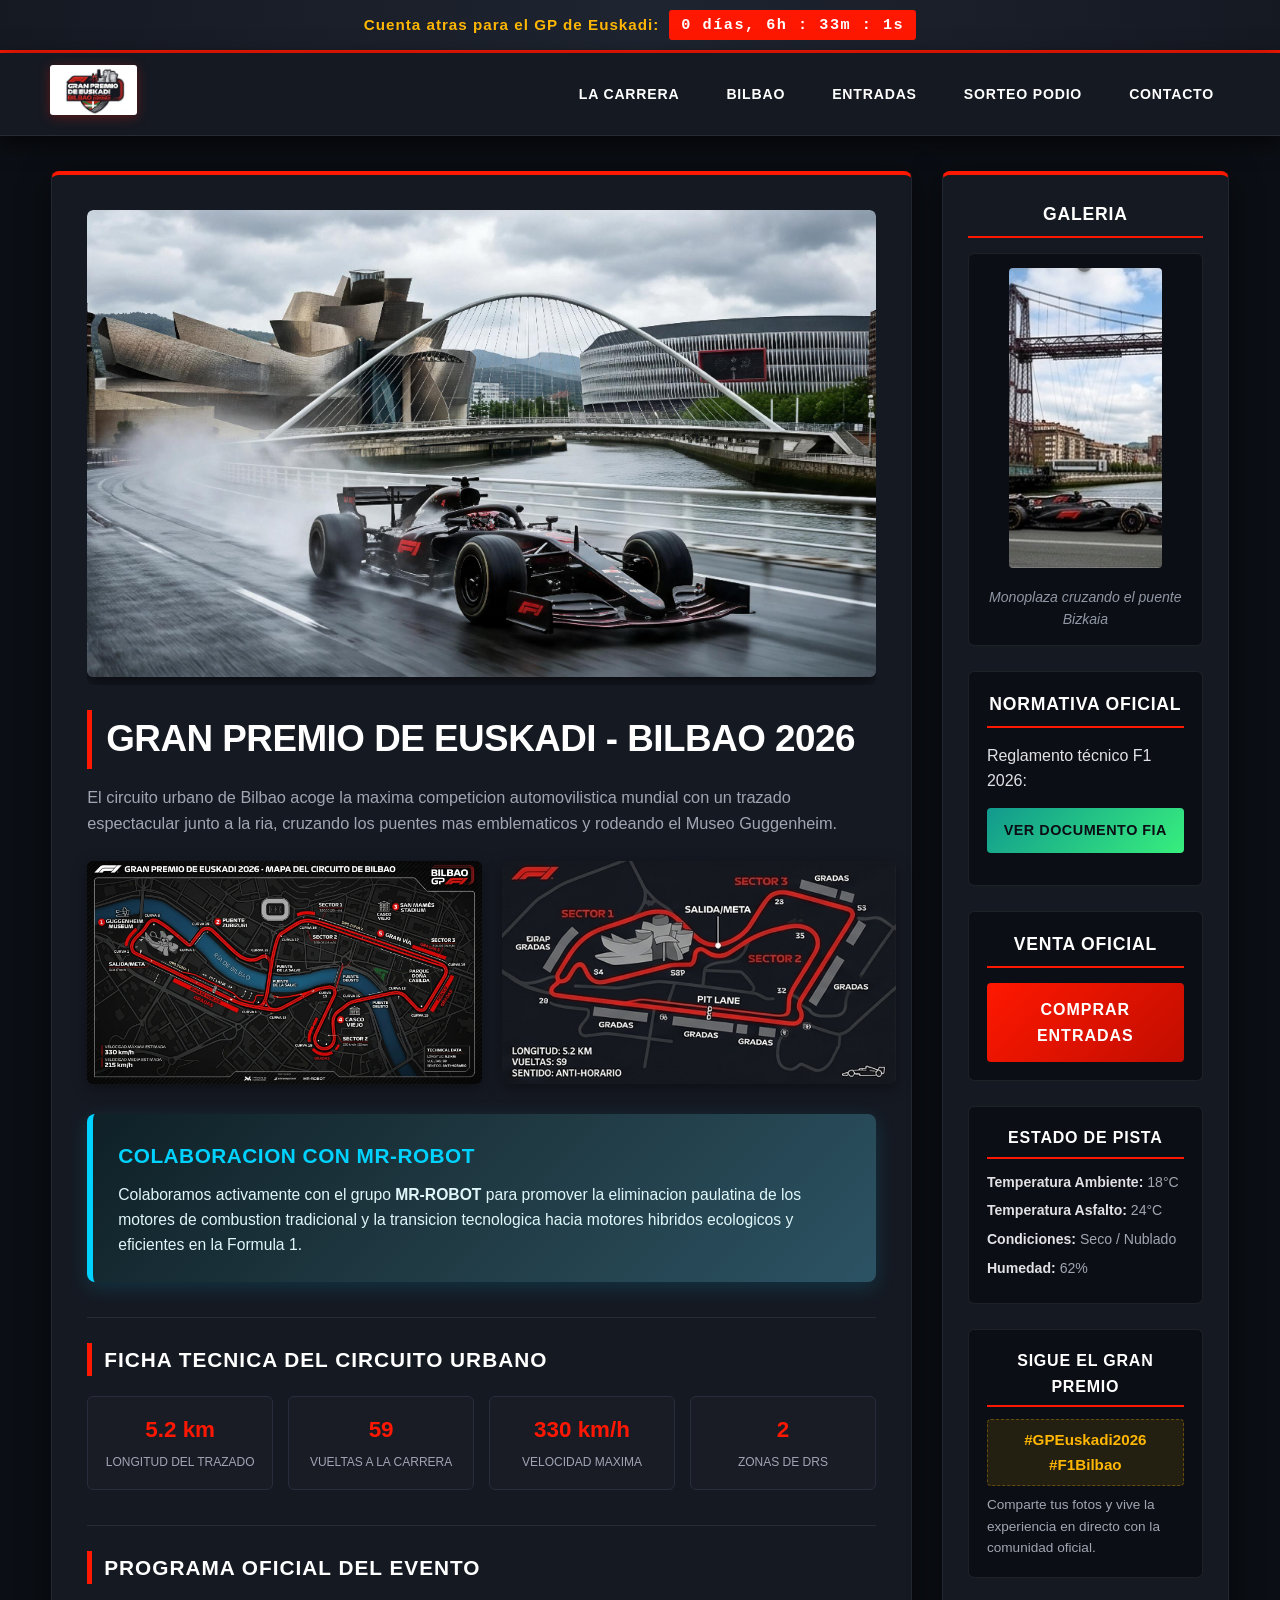
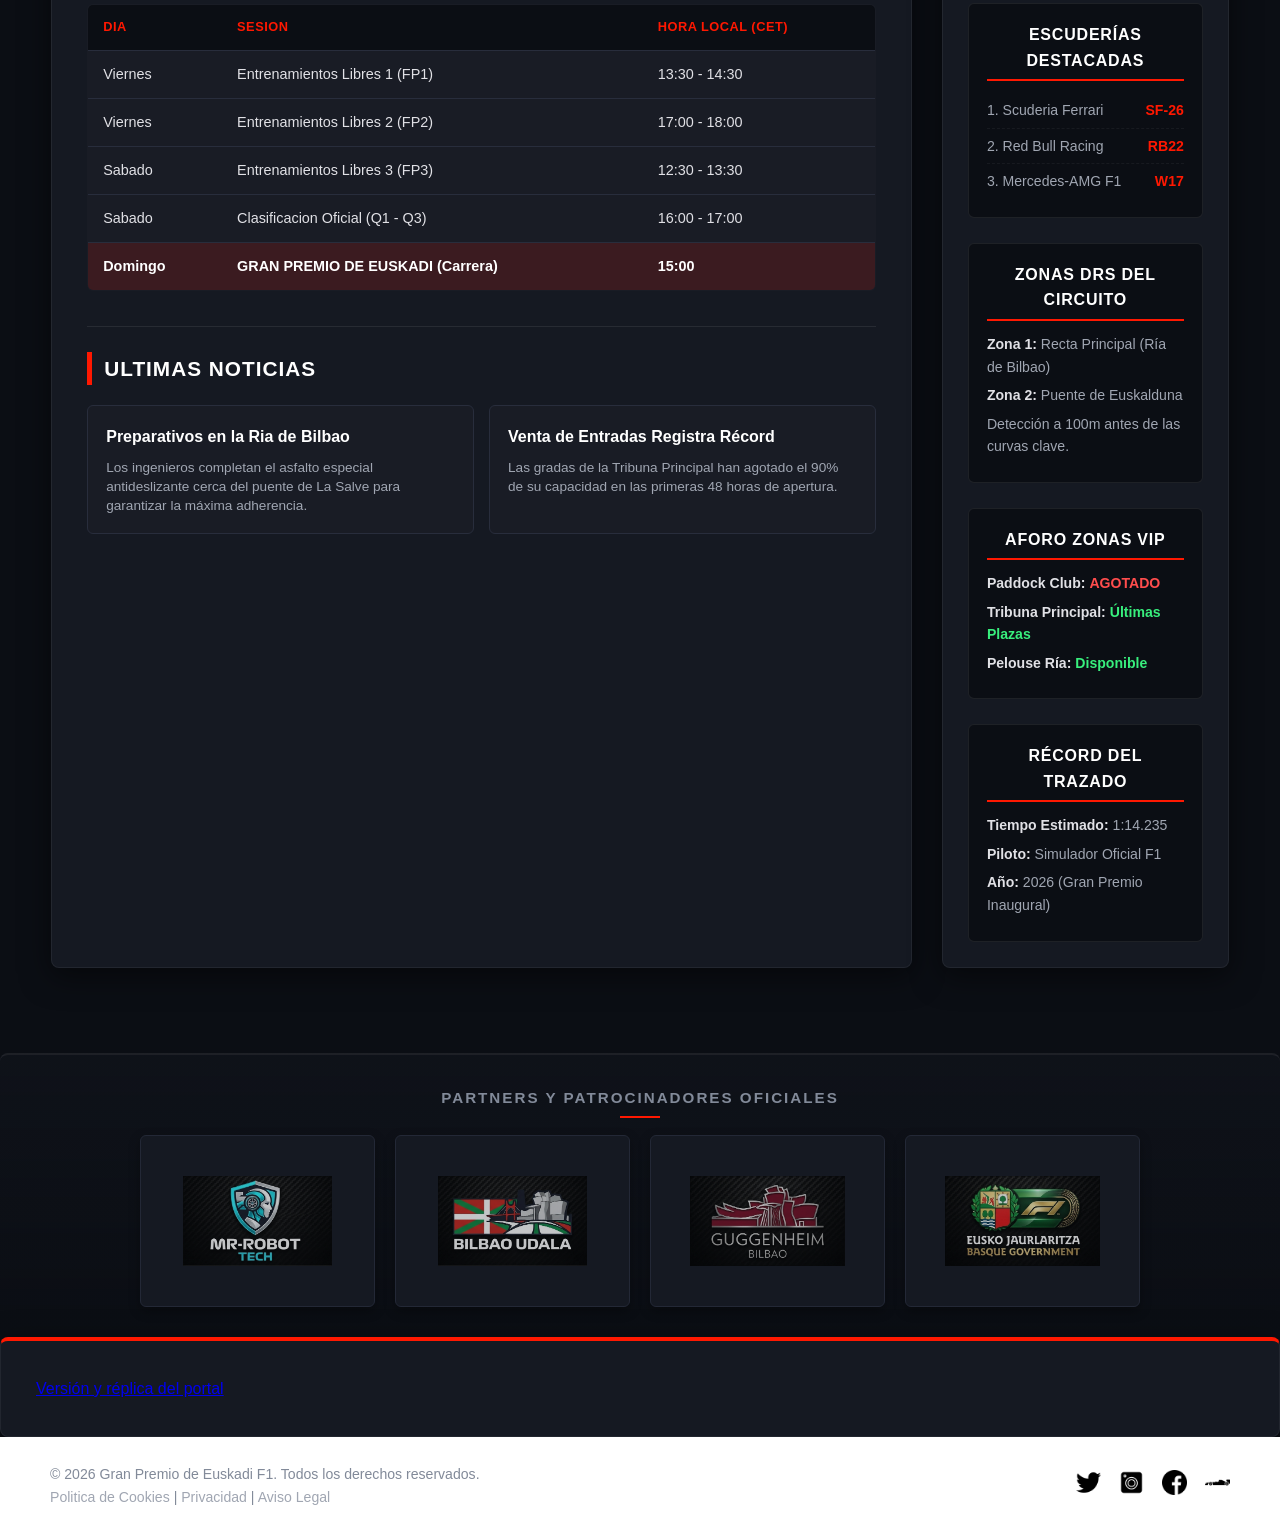
==== app/f1/index.html @ 575f6bba "Prepara web F1 definitiva y comparación de discos para E5" ====
<!DOCTYPE html>
<html lang="es">
<head>
    <meta charset="UTF-8">
    <meta name="viewport" content="width=device-width, initial-scale=1.0">
    <title>Gran Premio de Euskadi de F1 - Inicio</title>
    <link rel="stylesheet" href="style.css">
</head>
<body>

    <!-- ==========================================================================
         1. BARRA SUPERIOR (CONTADOR REGRESIVO)
         ========================================================================== -->
    <div class="contador-bar">
        <span>Cuenta atras para el GP de Euskadi: </span>
        <strong id="reloj-contador">Cargando...</strong>
    </div>

    <!-- ==========================================================================
         2. CABECERA Y NAVEGACIÓN PRINCIPAL
         ========================================================================== -->
    <header>
        <div class="logo-container">
            <a href="index.html">
                <img src="img/logo_f1_bilbao.PNG" alt="Logo Gran Premio de Euskadi F1" class="logo">
            </a>
        </div>
        <nav>
            <ul>
                <li class="dropdown"><a href="#">La carrera</a>
                    <ul class="submenu">
                        <li><a href="#">Circuito</a></li>
                        <li><a href="#">Horarios</a></li>
                        <li><a href="#">Escuderias</a></li>
                    </ul>
                </li>
                <li class="dropdown"><a href="#">Bilbao</a>
                    <ul class="submenu">
                        <li><a href="#">Visitanos</a></li>
                        <li><a href="#">Gastronomia</a></li>
                        <li><a href="#">Alojamiento</a></li>
                    </ul>
                </li>
                <li class="dropdown"><a href="entradas.html">Entradas</a>
                    <ul class="submenu">
                        <li><a href="entradas.html">Solo Carrera</a></li>
                        <li><a href="acceso.html">Acceso Prensa</a></li>
                    </ul>
                </li>
                <li><a href="sorteo.html">Sorteo Podio</a></li>
                <li><a href="contacto.html">Contacto</a></li>
            </ul>
        </nav>
    </header>

    <!-- ==========================================================================
         3. CONTENEDOR ESTRUCTURAL PRINCIPAL (GRID 2 COLUMNAS)
         ========================================================================== -->
    <div class="main-wrapper">

        <!-- 3.1 BLOQUE PRINCIPAL IZQUIERDO (CONTENIDO DE LA PÁGINA) -->
        <main class="bloque-principal">

            <!-- Banner Hero Principal -->
            <section class="banner-carrera">
                <img src="img/gran_foto_carrera.jpg" alt="Carrera F1 en Bilbao" class="img-responsive">
            </section>

            <!-- Presentación General e Imágenes Resumen -->
            <section class="info-carrera">
                <h1>Gran Premio de Euskadi - Bilbao 2026</h1>
                <p>El circuito urbano de Bilbao acoge la maxima competicion automovilistica mundial con un trazado espectacular junto a la ria, cruzando los puentes mas emblematicos y rodeando el Museo Guggenheim.</p>

                <div class="fotos-resumen">
                    <img src="img/mapa_circuito.jpg" alt="Mapa del circuito de Bilbao" class="img-thumb">
                    <img src="img/resumen_circuito.PNG" alt="Mapa resumen del circuito" class="img-thumb">
                </div>
            </section>

            <!-- Compromiso de Sostenibilidad / MR-ROBOT -->
            <section class="mensaje-mr-robot">
                <h2>Colaboracion con MR-ROBOT</h2>
                <p>Colaboramos activamente con el grupo <strong>MR-ROBOT</strong> para promover la eliminacion paulatina de los motores de combustion tradicional y la transicion tecnologica hacia motores hibridos ecologicos y eficientes en la Formula 1.</p>
            </section>

            <!-- Datos Técnicos y Estadísticas del Circuito -->
            <section id="circuito" class="seccion-destacada">
                <h2>Ficha Tecnica del Circuito Urbano</h2>
                <div class="grid-stats">
                    <div class="stat-card">
                        <span class="stat-numero">5.2 km</span>
                        <span class="stat-etiqueta">Longitud del Trazado</span>
                    </div>
                    <div class="stat-card">
                        <span class="stat-numero">59</span>
                        <span class="stat-etiqueta">Vueltas a la Carrera</span>
                    </div>
                    <div class="stat-card">
                        <span class="stat-numero">330 km/h</span>
                        <span class="stat-etiqueta">Velocidad Maxima</span>
                    </div>
                    <div class="stat-card">
                        <span class="stat-numero">2</span>
                        <span class="stat-etiqueta">Zonas de DRS</span>
                    </div>
                </div>
            </section>

            <!-- Programa y Horarios Oficiales -->
            <section id="horarios" class="seccion-destacada">
                <h2>Programa Oficial del Evento</h2>
                <div class="tabla-horarios-container">
                    <table class="tabla-horarios">
                        <thead>
                            <tr>
                                <th>Dia</th>
                                <th>Sesion</th>
                                <th>Hora Local (CET)</th>
                            </tr>
                        </thead>
                        <tbody>
                            <tr>
                                <td>Viernes</td>
                                <td>Entrenamientos Libres 1 (FP1)</td>
                                <td>13:30 - 14:30</td>
                            </tr>
                            <tr>
                                <td>Viernes</td>
                                <td>Entrenamientos Libres 2 (FP2)</td>
                                <td>17:00 - 18:00</td>
                            </tr>
                            <tr>
                                <td>Sabado</td>
                                <td>Entrenamientos Libres 3 (FP3)</td>
                                <td>12:30 - 13:30</td>
                            </tr>
                            <tr>
                                <td>Sabado</td>
                                <td>Clasificacion Oficial (Q1 - Q3)</td>
                                <td>16:00 - 17:00</td>
                            </tr>
                            <tr class="highlight-row">
                                <td>Domingo</td>
                                <td>GRAN PREMIO DE EUSKADI (Carrera)</td>
                                <td>15:00</td>
                            </tr>
                        </tbody>
                    </table>
                </div>
            </section>

            <!-- Cuadrícula de Noticias Recientes -->
            <section class="seccion-destacada">
                <h2>Ultimas Noticias</h2>
                <div class="grid-noticias">
                    <article class="card-noticia">
                        <h3>Preparativos en la Ria de Bilbao</h3>
                        <p>Los ingenieros completan el asfalto especial antideslizante cerca del puente de La Salve para garantizar la máxima adherencia.</p>
                    </article>
                    <article class="card-noticia">
                        <h3>Venta de Entradas Registra Récord</h3>
                        <p>Las gradas de la Tribuna Principal han agotado el 90% de su capacidad en las primeras 48 horas de apertura.</p>
                    </article>
                </div>
            </section>

        </main>

        <!-- 3.2 BARRA LATERAL (ASIDE) DE UTILIDADES Y WIDGETS -->
        <aside class="aside-lateral">

            <!-- 1. Galería / Carrusel Dinámico -->
            <div class="carrusel-container">
                <h3>Galeria</h3>
                <div class="carrusel-box">
                    <img id="carrusel-img" src="img/f1_bilbao1.jpg" alt="Carrusel F1 Bilbao">
                    <p id="carrusel-titulo">Monoplaza cruzando el puente Bizkaia</p>
                </div>
            </div>

            <!-- 2. Enlace a documentación FIA -->
            <div class="normativa-box">
                <h3>Normativa Oficial</h3>
                <p>Reglamento técnico F1 2026:</p>
                <a href="https://www.fia.com/sites/default/files/fia_2026_formula_1_technical_regulations_issue_8_-_2024-06-24.pdf" target="_blank" rel="noopener noreferrer" class="btn-download">Ver Documento FIA</a>

            </div>

            <!-- 3. Acceso Directo a Venta de Entradas -->
            <div class="aside-card-cta">
                <h3>Venta Oficial</h3>
                <a href="entradas.html" class="btn-submit btn-block">Comprar Entradas</a>
            </div>

            <!-- 4. Clima y Estado de la Pista -->
            <div class="aside-info-box">
                <h3>Estado de Pista</h3>
                <div class="pista-estado-content">
                    <p><strong>Temperatura Ambiente:</strong> 18°C</p>
                    <p><strong>Temperatura Asfalto:</strong> 24°C</p>
                    <p><strong>Condiciones:</strong> Seco / Nublado</p>
                    <p><strong>Humedad:</strong> 62%</p>
                </div>
            </div>

            <!-- 5. Canal Oficial y Hashtag -->
            <div class="aside-info-box">
                <h3>Sigue el Gran Premio</h3>
                <p class="social-hashtag">#GPEuskadi2026 #F1Bilbao</p>
                <p class="aside-text-muted">Comparte tus fotos y vive la experiencia en directo con la comunidad oficial.</p>
            </div>

            <!-- 6. Top 3 Escuderías Favoritas -->
            <div class="aside-info-box">
                <h3>Escuderías Destacadas</h3>
                <ul class="aside-list-simple">
                    <li><span>1. Scuderia Ferrari</span> <strong class="text-highlight">SF-26</strong></li>
                    <li><span>2. Red Bull Racing</span> <strong class="text-highlight">RB22</strong></li>
                    <li><span>3. Mercedes-AMG F1</span> <strong class="text-highlight">W17</strong></li>
                </ul>
            </div>

            <!-- 7. Zonas de Adelantamiento (DRS) -->
            <div class="aside-info-box">
                <h3>Zonas DRS del Circuito</h3>
                <div class="pista-estado-content">
                    <p><strong>Zona 1:</strong> Recta Principal (Ría de Bilbao)</p>
                    <p><strong>Zona 2:</strong> Puente de Euskalduna</p>
                    <p class="aside-text-small">Detección a 100m antes de las curvas clave.</p>
                </div>
            </div>

            <!-- 8. Estado de Aforo VIP -->
            <div class="aside-info-box">
                <h3>Aforo Zonas VIP</h3>
                <div class="pista-estado-content">
                    <p><strong>Paddock Club:</strong> <span class="text-danger">AGOTADO</span></p>
                    <p><strong>Tribuna Principal:</strong> <span class="text-success">Últimas Plazas</span></p>
                    <p><strong>Pelouse Ría:</strong> <span class="text-success">Disponible</span></p>
                </div>
            </div>

            <!-- 9. Récord Histórico del Trazado -->
            <div class="aside-info-box">
                <h3>Récord del Trazado</h3>
                <div class="pista-estado-content">
                    <p><strong>Tiempo Estimado:</strong> 1:14.235</p>
                    <p><strong>Piloto:</strong> Simulador Oficial F1</p>
                    <p><strong>Año:</strong> 2026 (Gran Premio Inaugural)</p>
                </div>
            </div>

        </aside>

    </div> <!-- FIN DE MAIN-WRAPPER -->

    <!-- ==========================================================================
         4. SECCIÓN DE PATROCINADORES Y PARTNERS OFICIALES
         ========================================================================== -->
    <section class="patrocinadores-section">
        <h2>Partners y Patrocinadores Oficiales</h2>
        <div class="patrocinadores-grid">
            <div class="sponsor-card">
                <img src="img/sponsor_1_tech.png" alt="MR-ROBOT Tech" class="sponsor-img">
            </div>
            <div class="sponsor-card">
                <img src="img/sponsor_2_bilbao.png" alt="Bilbao Udala" class="sponsor-img">
            </div>
            <div class="sponsor-card">
                <img src="img/sponsor_3_guggenheim.png" alt="Guggenheim Bilbao" class="sponsor-img">
            </div>
            <div class="sponsor-card">
                <img src="img/sponsor_4_euskadi.png" alt="Eusko Jaurlaritza - Basque Government" class="sponsor-img">
            </div>
        </div>
    </section>

    <!-- ==========================================================================
         5. PIE DE PÁGINA (FOOTER Y ENLACES SOCIALES)
         ========================================================================== -->
    <aside class="bloque-principal" aria-label="Información de despliegue">
        <a href="/identidad.txt">Versión y réplica del portal</a>
        <!-- RETO4_CLOUD_RELEASE -->
    </aside>

    <footer>
        <div class="footer-info">
            <p>&copy; 2026 Gran Premio de Euskadi F1. Todos los derechos reservados.</p>
            <p>
                <a href="#">Politica de Cookies</a> |
                <a href="#">Privacidad</a> |
                <a href="#">Aviso Legal</a>
            </p>
        </div>
        <div class="redes-sociales">
            <a href="https://x.com/" target="_blank" rel="noopener noreferrer"><img src="img/icon_twitter.png" alt="Twitter/X"></a>
            <a href="https://www.instagram.com/" target="_blank" rel="noopener noreferrer"><img src="img/icon_instagram.png" alt="Instagram"></a>
            <a href="https://www.facebook.com/" target="_blank" rel="noopener noreferrer"><img src="img/icon_facebook.png" alt="Facebook"></a>
            <a href="https://www.formula1.com/" target="_blank" rel="noopener noreferrer"><img src="img/icon_f1.png" alt="F1 Official"></a>
        </div>
    </footer>

<script src="app.js" defer></script>

</body>
</html>
---- app/f1/style.css ----
/* ==========================================================================
   1. ESTILOS GENERALES
   ========================================================================== */
* {
    margin: 0px;
    padding: 0px;
    box-sizing: border-box;
    font-family: 'Montserrat', 'Segoe UI', Roboto, Helvetica, Arial, sans-serif;
}

body {
    background-color: #0b0e14;
    color: #e1e1e6;
    display: flex;
    flex-direction: column;
    min-height: 100vh;
    line-height: 1.6;
}

/* ==========================================================================
   2. VISIBILIDAD EN SELECCIÓN Y AUTOCOMPLETADO
   ========================================================================== */
::selection {
    background-color: #ff1801;
    color: #ffffff;
}

::-moz-selection {
    background-color: #ff1801;
    color: #ffffff;
}

input:-webkit-autofill,
input:-webkit-autofill:hover,
input:-webkit-autofill:focus,
input:-webkit-autofill:active {
    -webkit-box-shadow: 0 0 0 30px #1e222d inset !important;
    -webkit-text-fill-color: #ffffff !important;
    transition: background-color 5000s ease-in-out 0s;
}

/* ==========================================================================
   3. BARRA SUPERIOR (CUENTA ATRÁS DEL GRAN PREMIO)
   ========================================================================== */
.contador-bar {
    background: linear-gradient(90deg, #151922 0%, #1e2430 50%, #151922 100%);
    color: #ffb703;
    text-align: center;
    padding: 10px 15px;
    font-size: 0.95rem;
    font-weight: 700;
    letter-spacing: 1px;
    border-bottom: 3px solid #ff1801;
    box-shadow: 0 4px 12px rgba(0, 0, 0, 0.6);
    display: flex;
    justify-content: center;
    align-items: center;
    gap: 10px;
}

.contador-bar strong {
    color: #ffffff;
    background: #ff1801;
    padding: 3px 12px;
    border-radius: 3px;
    font-family: 'Impact', 'Courier New', monospace;
    letter-spacing: 1.5px;
}

/* ==========================================================================
   4. HEADER Y NAVEGACIÓN PRINCIPAL (MENÚ DESPLEGABLE)
   ========================================================================== */
header {
    background-color: #151922;
    color: #ffffff;
    display: flex;
    justify-content: space-between;
    align-items: center;
    padding: 12px 50px;
    box-shadow: 0 6px 20px rgba(0, 0, 0, 0.7);
    position: sticky;
    top: 0;
    z-index: 1000;
    border-bottom: 1px solid rgba(255, 255, 255, 0.08);
}

.logo-container {
    display: flex;
    align-items: center;
}

.logo {
    height: 50px;
    width: auto;
    filter: drop-shadow(0px 2px 6px rgba(255, 24, 1, 0.3));
    transition: transform 0.3s ease;
    border-radius: 3px;
}

.logo:hover {
    transform: scale(1.04);
}

nav > ul {
    list-style: none;
    display: flex;
    gap: 15px;
}

nav > ul > li {
    position: relative;
}

nav a {
    color: #ffffff;
    text-decoration: none;
    font-weight: 700;
    font-size: 0.88rem;
    text-transform: uppercase;
    letter-spacing: 0.8px;
    transition: all 0.25s ease;
    padding: 10px 16px;
    border-radius: 4px;
    display: block;
}

nav a:hover {
    color: #ffffff;
    background-color: #ff1801;
}

.submenu {
    display: none;
    position: absolute;
    top: 100%;
    left: 0;
    background-color: #1e222d;
    list-style: none;
    min-width: 210px;
    box-shadow: 0 12px 28px rgba(0, 0, 0, 0.8);
    border-radius: 0 0 6px 6px;
    overflow: hidden;
    border: 1px solid rgba(255, 255, 255, 0.1);
    border-top: 3px solid #ff1801;
    animation: fadeIn 0.25s ease forwards;
}

@keyframes fadeIn {
    from { opacity: 0; transform: translateY(8px); }
    to { opacity: 1; transform: translateY(0); }
}

.submenu li {
    width: 100%;
    border-bottom: 1px solid rgba(255, 255, 255, 0.05);
}

.submenu li:last-child {
    border-bottom: none;
}

.submenu li a {
    padding: 12px 18px;
    font-size: 0.85rem;
    color: #d1d5db;
    text-transform: none;
    font-weight: 600;
    border-radius: 0;
}

.submenu li a:hover {
    background-color: #ff1801;
    color: #ffffff;
    padding-left: 24px;
}

/* ==========================================================================
   5. ESTRUCTURA PRINCIPAL Y MAQUETACIÓN (GRID)
   ========================================================================== */
.main-wrapper {
    display: grid;
    grid-template-columns: 3fr 1fr;
    gap: 30px;
    margin: 35px auto;
    width: 92%;
    flex: 1;
}

.bloque-principal {
    background: #151922;
    padding: 35px;
    border-radius: 8px;
    box-shadow: 0 8px 30px rgba(0, 0, 0, 0.5);
    border: 1px solid rgba(255, 255, 255, 0.06);
    border-top: 4px solid #ff1801;
}

.aside-lateral {
    background: #151922;
    padding: 25px;
    border-radius: 8px;
    box-shadow: 0 8px 30px rgba(0, 0, 0, 0.5);
    border: 1px solid rgba(255, 255, 255, 0.06);
    border-top: 4px solid #ff1801;
    display: flex;
    flex-direction: column;
    gap: 25px;
}

.single-column {
    grid-template-columns: 1fr !important;
}

.narrow-wrapper {
    max-width: 550px !important;
    margin: 35px auto !important;
    grid-template-columns: 1fr !important;
}

.medium-wrapper {
    max-width: 800px !important;
    margin: 35px auto !important;
    grid-template-columns: 1fr !important;
}

/* ==========================================================================
   6. COMPONENTES VISUALES (BANNERS, FOTOS E INFO)
   ========================================================================== */
.img-responsive {
    width: 100%;
    height: auto;
    border-radius: 6px;
    object-fit: cover;
    box-shadow: 0 6px 20px rgba(0, 0, 0, 0.6);
}

.banner-carrera {
    margin-bottom: 25px;
    overflow: hidden;
    border-radius: 6px;
}

.info-carrera h1 {
    font-size: 2.3rem;
    color: #ffffff;
    margin-bottom: 15px;
    font-weight: 800;
    text-transform: uppercase;
    letter-spacing: -0.5px;
    border-left: 5px solid #ff1801;
    padding-left: 14px;
}

.info-carrera p {
    color: #a0a6b2;
    margin-bottom: 18px;
    font-size: 1.02rem;
}

.fotos-resumen {
    display: flex;
    gap: 20px;
    margin-top: 25px;
}

.img-thumb {
    width: 50%;
    border-radius: 6px;
    box-shadow: 0 4px 15px rgba(0, 0, 0, 0.4);
    transition: transform 0.3s ease;
}

.img-thumb:hover {
    transform: translateY(-4px);
}

.mensaje-mr-robot {
    background: linear-gradient(135deg, #0f2027 0%, #203a43 50%, #2c5364 100%);
    color: #ffffff;
    padding: 25px;
    border-radius: 8px;
    margin: 30px 0;
    border-left: 6px solid #00d2ff;
    box-shadow: 0 6px 20px rgba(0, 210, 255, 0.15);
}

.mensaje-mr-robot h2 {
    font-size: 1.3rem;
    margin-bottom: 10px;
    color: #00d2ff;
    text-transform: uppercase;
    letter-spacing: 0.5px;
}

.mensaje-mr-robot p {
    font-size: 0.98rem;
    color: #e0f7fa;
    margin: 0;
}

/* ==========================================================================
   7. SECCIONES AMPLIADAS DEL INDEX (ESTADÍSTICAS, HORARIOS Y NOTICIAS)
   ========================================================================== */
.seccion-destacada {
    margin-top: 35px;
    padding-top: 25px;
    border-top: 1px solid rgba(255, 255, 255, 0.08);
}

.seccion-destacada h2 {
    font-size: 1.3rem;
    color: #ffffff;
    text-transform: uppercase;
    letter-spacing: 1px;
    margin-bottom: 20px;
    border-left: 5px solid #ff1801;
    padding-left: 12px;
}

.grid-stats {
    display: grid;
    grid-template-columns: repeat(auto-fit, minmax(130px, 1fr));
    gap: 15px;
}

.stat-card {
    background-color: #191c25;
    border: 1px solid #282d3c;
    padding: 15px;
    border-radius: 6px;
    text-align: center;
    transition: transform 0.25s ease;
}

.stat-card:hover {
    transform: translateY(-3px);
    border-color: rgba(255, 24, 1, 0.4);
}

.stat-numero {
    display: block;
    font-size: 1.4rem;
    font-weight: 800;
    color: #ff1801;
}

.stat-etiqueta {
    font-size: 0.75rem;
    color: #a0a5b5;
    text-transform: uppercase;
}

.tabla-horarios-container {
    overflow-x: auto;
}

.tabla-horarios {
    width: 100%;
    border-collapse: collapse;
    background-color: #191c25;
    border-radius: 6px;
    overflow: hidden;
    border: 1px solid #282d3c;
}

.tabla-horarios th,
.tabla-horarios td {
    padding: 12px 15px;
    text-align: left;
    font-size: 0.9rem;
    border-bottom: 1px solid #282d3c;
}

.tabla-horarios th {
    background-color: #0b0e14;
    color: #ff1801;
    text-transform: uppercase;
    font-size: 0.8rem;
    letter-spacing: 0.5px;
}

.tabla-horarios tr:hover {
    background-color: #212633;
}

.highlight-row {
    background-color: rgba(255, 24, 1, 0.15);
    font-weight: bold;
    color: #ffffff;
}

.grid-noticias {
    display: grid;
    grid-template-columns: repeat(auto-fit, minmax(240px, 1fr));
    gap: 15px;
}

.card-noticia {
    background-color: #191c25;
    padding: 18px;
    border-radius: 6px;
    border-left: 3px solid #ff1801;
    border: 1px solid #282d3c;
}

.card-noticia h3 {
    font-size: 1rem;
    color: #ffffff;
    margin-bottom: 8px;
    border: none;
    padding: 0;
}

.card-noticia p {
    font-size: 0.85rem;
    color: #a0a6b2;
    line-height: 1.4;
    margin: 0;
}

.aside-card-cta {
    background-color: #0b0e14;
    padding: 18px;
    border-radius: 6px;
    border: 1px solid rgba(255, 255, 255, 0.08);
    text-align: center;
}

.aside-card-cta h3 {
    margin-bottom: 8px;
}

.aside-card-cta p {
    font-size: 0.85rem;
    color: #9097a4;
    margin: 0 0 15px 0;
}

.btn-block {
    display: block;
    width: 100%;
    text-align: center;
    text-decoration: none;
    box-sizing: border-box;
}

/* ==========================================================================
   8. ASIDE LATERAL, CARRUSEL Y NORMATIVA
   ========================================================================== */
.aside-lateral h3 {
    font-size: 1.1rem;
    border-bottom: 2px solid #ff1801;
    padding-bottom: 8px;
    margin-bottom: 15px;
    color: #ffffff;
    text-transform: uppercase;
    letter-spacing: 0.8px;
    text-align: center;
}

.carrusel-box {
    text-align: center;
    background: #0b0e14;
    padding: 14px;
    border-radius: 6px;
    border: 1px solid rgba(255, 255, 255, 0.08);
}

.carrusel-box img {
    width: 75%;
    height: 300px;
    object-fit: cover;
    border-radius: 4px;
    margin-bottom: 10px;
}

.carrusel-box p {
    font-size: 0.88rem;
    color: #9097a4;
    font-style: italic;
}

.aside-lateral ul {
    list-style: none;
}

.aside-lateral ul li a {
    color: #38ef7d;
    text-decoration: none;
    font-size: 0.92rem;
    display: block;
    padding: 9px 0;
    border-bottom: 1px dashed rgba(255, 255, 255, 0.1);
    transition: all 0.2s ease;
}

.aside-lateral ul li a:hover {
    color: #ffffff;
    padding-left: 6px;
}

.normativa-box {
    background: #0b0e14;
    padding: 18px;
    border-radius: 6px;
    border: 1px solid rgba(255, 255, 255, 0.08);
}

.btn-download {
    display: block;
    text-align: center;
    background: linear-gradient(135deg, #11998e 0%, #38ef7d 100%);
    color: #0b0e14;
    padding: 11px 15px;
    border-radius: 4px;
    text-decoration: none;
    font-size: 0.9rem;
    font-weight: 800;
    text-transform: uppercase;
    letter-spacing: 0.5px;
    margin: 14px 0;
    transition: transform 0.2s ease, box-shadow 0.2s ease;
}

.btn-download:hover {
    transform: translateY(-2px);
    box-shadow: 0 4px 15px rgba(56, 239, 125, 0.3);
}

.hash-text {
    font-size: 0.78rem;
    color: #828a99;
    word-break: break-all;
    background: #151922;
    padding: 10px;
    border-radius: 4px;
    border: 1px solid rgba(255, 255, 255, 0.05);
}

/* ==========================================================================
   9. FORMULARIOS Y CAMPOS INTERACTIVOS (VALIDACIÓN Y DISEÑO)
   ========================================================================== */
.form-container {
    display: flex;
    flex-direction: column;
    gap: 20px;
    margin-top: 20px;
}

.subtitle-form {
    margin-bottom: 20px;
    color: #9097a4;
    font-size: 0.95rem;
}

.form-group {
    display: flex;
    flex-direction: column;
    gap: 6px;
}

.form-group label {
    font-weight: 700;
    font-size: 0.88rem;
    color: #e1e1e6;
    text-transform: uppercase;
    letter-spacing: 0.5px;
}

.form-group input,
.form-group select {
    padding: 12px 14px;
    background-color: #1e222d !important;
    border: 1px solid #323846;
    color: #ffffff !important;
    border-radius: 4px;
    font-size: 0.95rem;
    outline: none;
    transition: all 0.25s ease;
}

.form-group select option {
    background-color: #1e222d !important;
    color: #ffffff !important;
    padding: 10px;
}

.form-group input:focus,
.form-group select:focus {
    border-color: #ff1801;
    background-color: #252a38 !important;
    box-shadow: 0 0 10px rgba(255, 24, 1, 0.35);
}

.precio-inline-box {
    display: flex;
    gap: 12px;
}

.precio-inline-box input {
    flex: 1;
}

.error-msg {
    color: #ff4d4d;
    font-size: 0.84rem;
    font-weight: 700;
}

.contrato-box {
    background: #0b0e14;
    border: 1px solid #323846;
    padding: 14px;
    height: 130px;
    overflow-y: scroll;
    font-size: 0.86rem;
    color: #a0a6b2;
    border-radius: 4px;
}

.checkbox-group {
    flex-direction: row;
    align-items: center;
    gap: 12px;
}

.checkbox-group input[type="checkbox"] {
    width: 18px;
    height: 18px;
    accent-color: #ff1801;
    cursor: pointer;
}

.label-normal {
    font-weight: normal !important;
    cursor: pointer;
    color: #d1d5db !important;
    text-transform: none !important;
}

.btn-submit {
    background: linear-gradient(135deg, #ff1801 0%, #c00d00 100%);
    color: #ffffff;
    border: none;
    padding: 14px;
    font-size: 1rem;
    font-weight: 800;
    text-transform: uppercase;
    letter-spacing: 1px;
    border-radius: 4px;
    cursor: pointer;
    transition: all 0.25s ease;
}

.btn-submit:disabled {
    background: #2c313d;
    color: #6c757d;
    cursor: not-allowed;
    box-shadow: none;
}

.btn-submit:not(:disabled):hover {
    background: linear-gradient(135deg, #ff3621 0%, #e01000 100%);
    box-shadow: 0 6px 20px rgba(255, 24, 1, 0.45);
    transform: translateY(-1px);
}

.btn-small {
    padding: 10px 20px;
    width: auto;
    font-size: 0.88rem;
}

.sorteo-resultado-box {
    margin-top: 25px;
    font-weight: 700;
    background: #0b0e14;
    border-left: 5px solid #ff1801;
    padding: 20px;
    border-radius: 4px;
    white-space: pre-line;
    color: #ffffff;
    box-shadow: 0 4px 15px rgba(0, 0, 0, 0.4);
}

.contacto-mapa-box {
    margin-top: 25px;
}

/* ==========================================================================
   10. FOOTER (PIE DE PÁGINA) Y REDES SOCIALES
  ========================================================================== */
footer {
    background-color: #ffffff;
    color: #828a99;
    padding: 25px 50px;
    display: flex;
    justify-content: space-between;
    align-items: center;
    font-size: 0.88rem;
    margin-top: auto;
    border-top: 1px solid rgba(255, 255, 255, 0.08);
}

.footer-info a {
    color: #a0a6b2;
    text-decoration: none;
    transition: color 0.2s ease;
}

.footer-info a:hover {
    color: #ff1801;
}

.redes-sociales {
    display: flex;
    gap: 18px;
}

.redes-sociales img {
    width: 25px;
    height: 25px;
    filter: brightness(0.8);
    transition: all 0.3s ease;
}

.redes-sociales img:hover {
    filter: brightness(1);
    transform: translateY(-2px);
}

/* ==========================================================================
   11. SECCIÓN DE PATROCINADORES Y PARTNERS
   ========================================================================== */
.patrocinadores-section {
    margin-top: 50px;
    padding: 30px 20px;
    background: linear-gradient(180deg, rgba(21, 25, 34, 0.4) 0%, rgba(11, 14, 20, 0.8) 100%);
    border-radius: 8px;
    border-top: 2px solid rgba(255, 255, 255, 0.08);
    text-align: center;
}

.patrocinadores-section h2 {
    font-size: 0.95rem;
    color: #828a99;
    text-transform: uppercase;
    letter-spacing: 2px;
    margin-bottom: 25px;
    font-weight: 700;
    position: relative;
    display: inline-block;
}

.patrocinadores-section h2::after {
    content: '';
    position: absolute;
    bottom: -8px;
    left: 50%;
    transform: translateX(-50%);
    width: 40px;
    height: 2px;
    background-color: #ff1801;
}

.patrocinadores-grid {
    display: grid;
    grid-template-columns: repeat(auto-fit, minmax(200px, 1fr));
    gap: 20px;
    align-items: center;
    max-width: 1000px;
    margin: 0 auto;
}

.sponsor-card {
    background-color: #151922;
    border: 1px solid #232836;
    padding: 40px 0px 40px 0px;
    border-radius: 6px;
    transition: all 0.3s cubic-bezier(0.4, 0, 0.2, 1);
    display: flex;
    align-items: center;
    justify-content: center;
    box-shadow: 0 4px 12px rgba(0, 0, 0, 0.3);
}

.sponsor-card:hover {
    border-color: #ff1801;
    background-color: #1e222d;
    transform: translateY(-4px);
    box-shadow: 0 8px 24px rgba(255, 24, 1, 0.15);
}

.sponsor-img {
    height: 90px;
    width: auto;
    object-fit: contain;
    opacity: 0.75;
    transition: all 0.3s ease;
}

.sponsor-card:hover .sponsor-img {
    filter: grayscale(0%) brightness(1);
    opacity: 1;
}

/* ==========================================================================
   12. CLASES AUXILIARES PARA LOS BLOQUES DEL ASIDE
   ========================================================================== */
.aside-info-box {
    background-color: #0b0e14;
    padding: 18px;
    border-radius: 6px;
    border: 1px solid rgba(255, 255, 255, 0.08);
}

.aside-info-box h3 {
    font-size: 1rem;
    color: #ffffff;
    border-bottom: 2px solid #ff1801;
    padding-bottom: 6px;
    margin-bottom: 12px;
    text-transform: uppercase;
    letter-spacing: 0.8px;
}

.pista-estado-content p {
    font-size: 0.88rem;
    color: #a0a6b2;
    margin-bottom: 6px;
}

.pista-estado-content strong {
    color: #e1e1e6;
}

.social-hashtag {
    font-size: 0.95rem;
    font-weight: 700;
    color: #ffb703;
    background: rgba(255, 183, 3, 0.1);
    padding: 8px;
    border-radius: 4px;
    text-align: center;
    border: 1px dashed rgba(255, 183, 3, 0.3);
}

.aside-text-muted {
    font-size: 0.85rem;
    color: #a0a6b2;
    margin-top: 8px;
}

.aside-text-small {
    font-size: 0.8rem;
    color: #828a99;
    margin-top: 6px;
}

.aside-list-simple {
    list-style: none;
    padding: 0;
    margin: 0;
}

.aside-list-simple li {
    display: flex;
    justify-content: space-between;
    font-size: 0.88rem;
    color: #a0a6b2;
    padding: 6px 0;
    border-bottom: 1px dashed rgba(255, 255, 255, 0.05);
}

.aside-list-simple li:last-child {
    border-bottom: none;
}

.text-highlight {
    color: #ff1801;
}

.text-danger {
    color: #ff4d4d;
    font-weight: 700;
}

.text-success {
    color: #38ef7d;
    font-weight: 700;
}
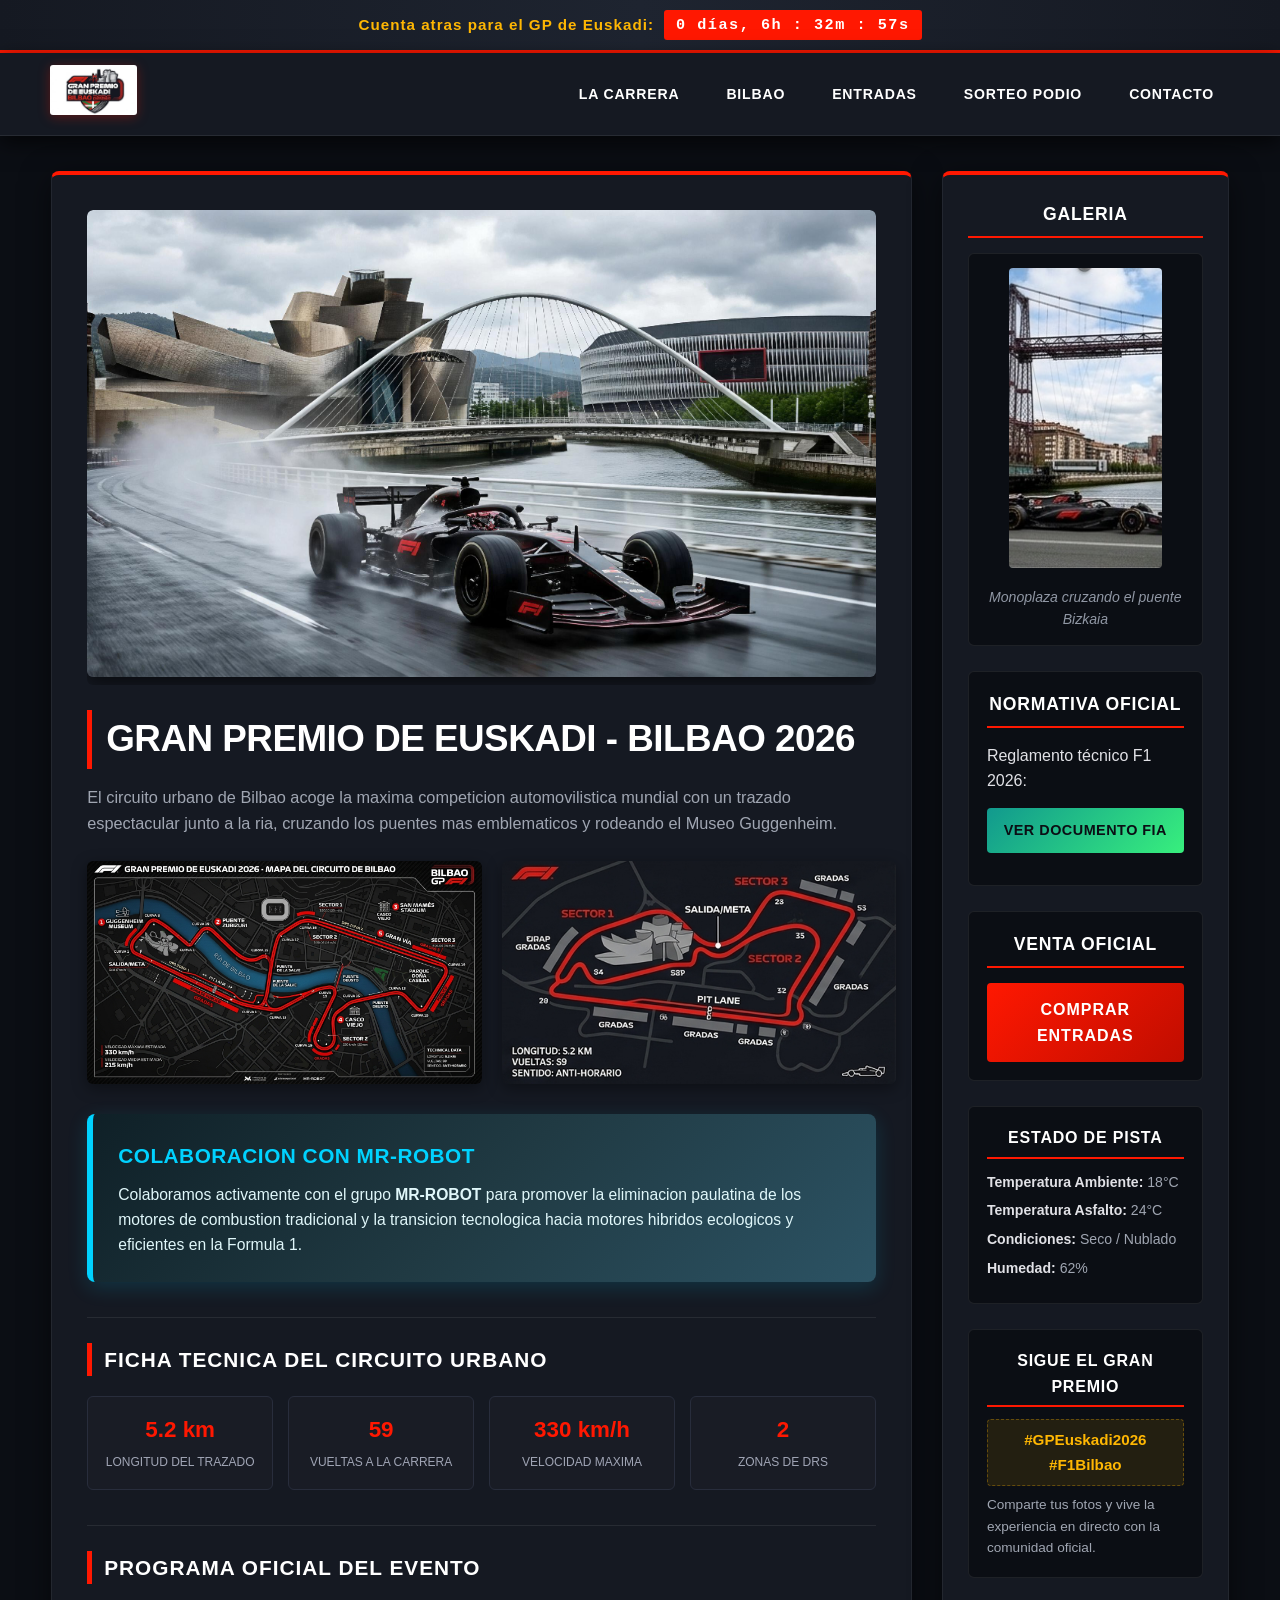
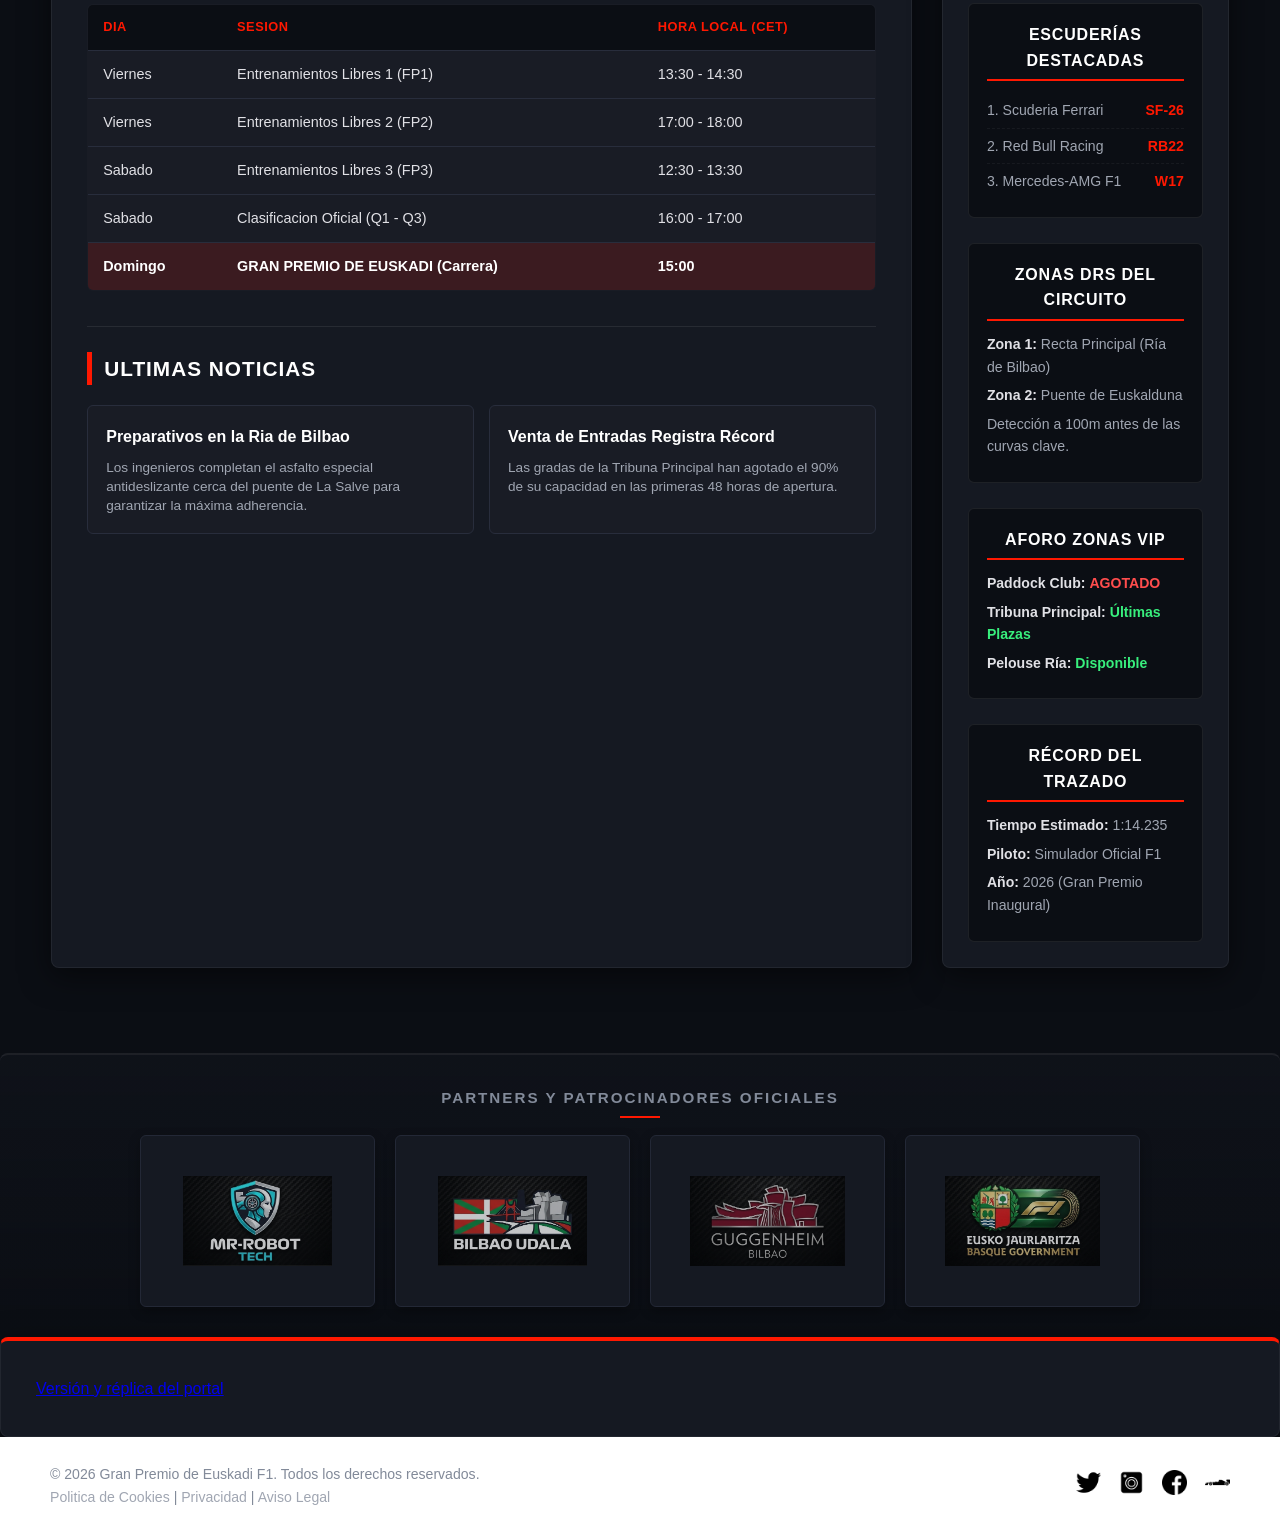
==== commit bcfceee7: "Corrige anclas de la web F1 y añade preparación verificable de imágenes Co-Authored-By: Claude Opus " ====
--- a/app/f1/index.html
+++ b/app/f1/index.html
@@ -29,9 +29,9 @@
             <ul>
                 <li class="dropdown"><a href="#">La carrera</a>
                     <ul class="submenu">
-                        <li><a href="#">Circuito</a></li>
-                        <li><a href="#">Horarios</a></li>
-                        <li><a href="#">Escuderias</a></li>
+                        <li><a href="#circuito">Circuito</a></li>
+                        <li><a href="#horarios">Horarios</a></li>
+                        <li><a href="#escuderias">Escuderias</a></li>
                     </ul>
                 </li>
                 <li class="dropdown"><a href="#">Bilbao</a>
@@ -211,7 +211,7 @@
             </div>
 
             <!-- 6. Top 3 Escuderías Favoritas -->
-            <div class="aside-info-box">
+            <div id="escuderias" class="aside-info-box">
                 <h3>Escuderías Destacadas</h3>
                 <ul class="aside-list-simple">
                     <li><span>1. Scuderia Ferrari</span> <strong class="text-highlight">SF-26</strong></li>
